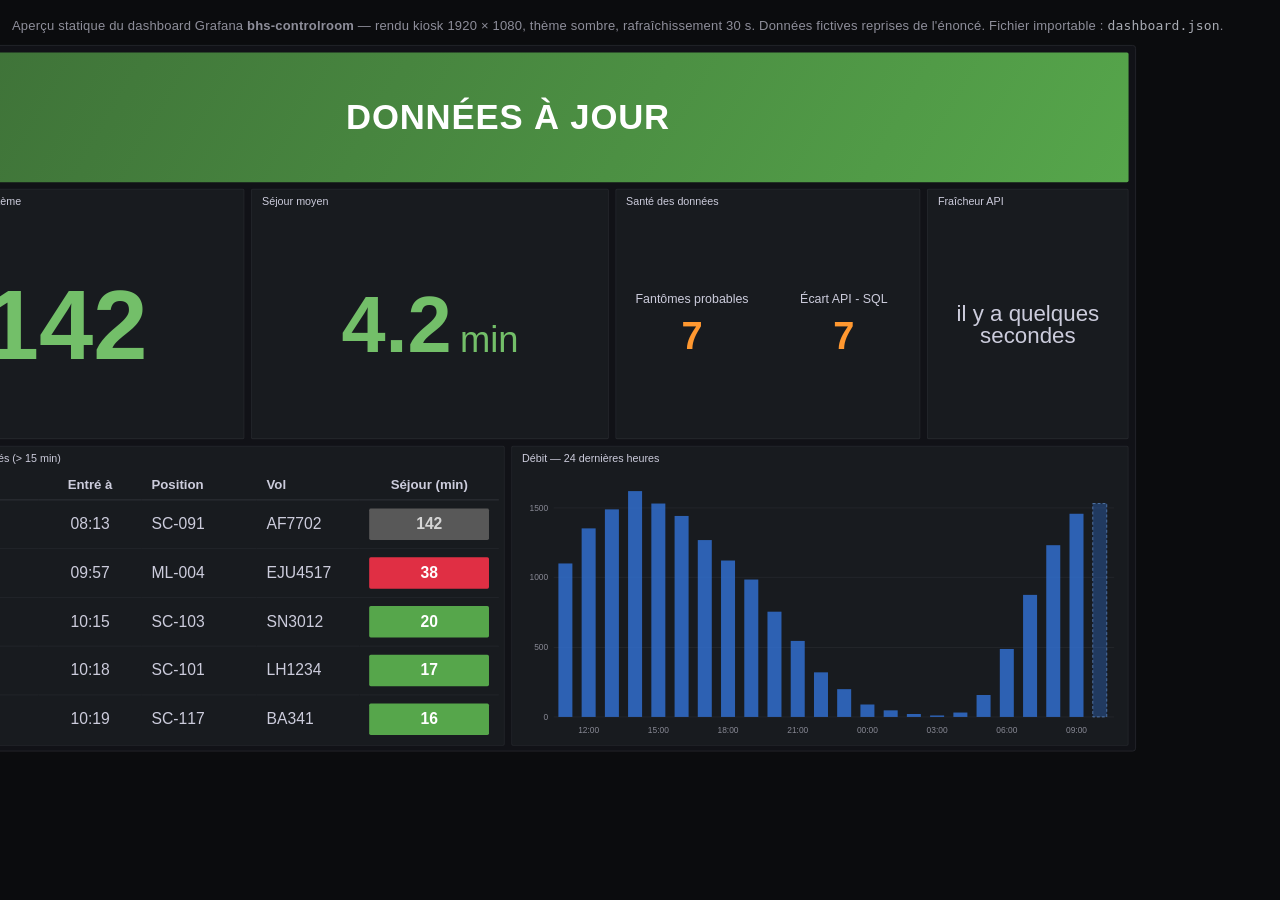
==== use-case-2-dashboard/solution/apercu-dashboard.html @ e29571be "init: add BHS technical assessment submission (use cases 1 & 2)" ====
<!DOCTYPE html>
<html lang="fr">
<head>
<meta charset="UTF-8">
<meta name="viewport" content="width=device-width, initial-scale=1">
<title>Aperçu — dashboard Grafana bhs-controlroom</title>
<link rel="icon" href="data:,">
<style>
  * { margin: 0; padding: 0; box-sizing: border-box; }
  html, body { background: #0b0c0e; }
  body {
    font-family: Inter, "Segoe UI", "Helvetica Neue", Arial, sans-serif;
    color: #ccccdc;
    padding: 18px 12px 28px;
  }
  .caption {
    max-width: 1520px; margin: 0 auto 12px;
    font-size: 13px; color: #8e8e9a; letter-spacing: .2px;
  }
  .caption code { font-family: Consolas, monospace; color: #a8abb3; }
  .stage { width: 100%; display: flex; justify-content: center; }
  .screen {
    width: 1520px; height: 855px; flex: none;
    background: #111217;
    border: 1px solid #26282e; border-radius: 4px;
    padding: 8px;
    display: grid;
    grid-template-columns: repeat(24, 1fr);
    grid-template-rows: 157px 303px 363px;
    gap: 8px;
    transform-origin: top left;
  }
  .panel {
    background: #181b1f;
    border: 1px solid rgba(204, 204, 220, 0.07);
    border-radius: 2px;
    display: flex; flex-direction: column;
    min-width: 0; overflow: hidden;
  }
  .panel-title {
    flex: none;
    font-size: 13px; font-weight: 500; color: #ccccdc;
    padding: 7px 12px 4px;
    white-space: nowrap; overflow: hidden; text-overflow: ellipsis;
  }
  .panel-body { flex: 1; display: flex; align-items: center; justify-content: center; min-height: 0; }

  /* Bannière fraîcheur (stat, colorMode background) */
  .banner {
    grid-column: 1 / 25;
    background: linear-gradient(120deg, #3d6f37 0%, #56a64b 100%);
    border: none;
    align-items: center; justify-content: center; flex-direction: row;
  }
  .banner .value {
    font-size: 42px; font-weight: 600; color: #ffffff; letter-spacing: 1px;
  }

  /* KPI */
  .kpi-value { font-weight: 600; line-height: 1; text-align: center; }
  .kpi-unit  { font-weight: 500; }
  .green  { color: #73bf69; }
  .orange { color: #ff9830; }
  .neutral{ color: #ccccdc; }

  .p-bags  { grid-column: 1 / 8; }
  .p-dwell { grid-column: 8 / 15; }
  .p-health{ grid-column: 15 / 21; }
  .p-api   { grid-column: 21 / 25; }

  .p-bags  .kpi-value { font-size: 118px; }
  .p-dwell .kpi-value { font-size: 96px; }
  .p-dwell .kpi-unit  { font-size: 44px; margin-left: 10px; }

  .health-body { display: flex; width: 100%; height: 100%; }
  .health-stat {
    flex: 1; display: flex; flex-direction: column;
    align-items: center; justify-content: center; gap: 10px;
  }
  .health-name  { font-size: 15px; color: #ccccdc; text-align: center; }
  .health-value { font-size: 46px; font-weight: 600; }

  .p-api .kpi-value { font-size: 27px; font-weight: 500; }

  /* Table */
  .p-table { grid-column: 1 / 13; }
  .p-table .panel-body { align-items: stretch; padding: 2px 6px 6px; }
  table { width: 100%; border-collapse: collapse; table-layout: fixed; }
  th {
    font-size: 16px; font-weight: 600; color: #ccccdc; text-align: left;
    padding: 9px 12px; border-bottom: 1px solid rgba(204, 204, 220, 0.15);
  }
  td {
    font-size: 19px; color: #ccccdc;
    padding: 10px 12px; border-bottom: 1px solid rgba(204, 204, 220, 0.06);
    white-space: nowrap; overflow: hidden; text-overflow: ellipsis;
  }
  tr:last-child td { border-bottom: none; }
  th.c, td.c { text-align: center; }
  .cell-bg {
    display: block; text-align: center; font-weight: 600;
    padding: 8px 0; border-radius: 2px; color: #ffffff;
  }
  .bg-green { background: #56a64b; }
  .bg-red   { background: #e02f44; }
  .bg-grey  { background: #585858; color: rgba(255, 255, 255, 0.75); }

  /* Bar chart */
  .p-chart { grid-column: 13 / 25; }
  .p-chart .panel-body { padding: 4px 8px 2px; }
  .p-chart svg { width: 100%; height: 100%; }
  .axis-label { font-size: 12px; fill: rgba(204, 204, 220, 0.62); font-family: inherit; }
  .gridline { stroke: rgba(204, 204, 220, 0.08); stroke-width: 1; }
  .bar { fill: #3274d9; fill-opacity: 0.8; }
  .bar-partial { fill: #3274d9; fill-opacity: 0.35; stroke: rgba(115, 165, 235, 0.8); stroke-width: 1; stroke-dasharray: 4 3; }
</style>
</head>
<body>
  <div class="caption">
    Aperçu statique du dashboard Grafana <strong>bhs-controlroom</strong> — rendu kiosk 1920 × 1080, thème sombre,
    rafraîchissement 30 s. Données fictives reprises de l'énoncé. Fichier importable&nbsp;: <code>dashboard.json</code>.
  </div>

  <div class="stage" id="stage">
    <div class="screen" id="screen">

      <!-- Bannière fraîcheur — SQL, requête n°4 de queries.sql -->
      <div class="panel banner" title="Stat SQL (requête n°4) : OK / IDLE / DATA STALE — calcul côté serveur, indépendant de l'API et de l'horloge du TV">
        <div class="value">DONNÉES À JOUR</div>
      </div>

      <!-- KPI : bagages dans le système -->
      <div class="panel p-bags" title="GET /api/v1/status → bags_in_system — seuils 300 / 450">
        <div class="panel-title">Bagages dans le système</div>
        <div class="panel-body"><div class="kpi-value green">142</div></div>
      </div>

      <!-- KPI : séjour moyen -->
      <div class="panel p-dwell" title="GET /api/v1/status → avg_dwell_minutes — seuils 8 / 12 min">
        <div class="panel-title">Séjour moyen</div>
        <div class="panel-body">
          <div class="kpi-value green">4.2<span class="kpi-unit">min</span></div>
        </div>
      </div>

      <!-- Santé des données -->
      <div class="panel p-health" title="SQL requête n°5 (fantômes) + écart entre le compteur API et le compteur SQL dédupliqué">
        <div class="panel-title">Santé des données</div>
        <div class="panel-body health-body">
          <div class="health-stat">
            <div class="health-name">Fantômes probables</div>
            <div class="health-value orange">7</div>
          </div>
          <div class="health-stat">
            <div class="health-name">Écart API - SQL</div>
            <div class="health-value orange">7</div>
          </div>
        </div>
      </div>

      <!-- Dernière donnée API -->
      <div class="panel p-api" title="GET /api/v1/status → last_update — signal secondaire, la bannière SQL fait foi">
        <div class="panel-title">Fraîcheur API</div>
        <div class="panel-body"><div class="kpi-value neutral">il y a quelques secondes</div></div>
      </div>

      <!-- Top 5 bloqués -->
      <div class="panel p-table" title="GET /api/v1/bags/stuck?threshold_minutes=15 — tri par entrée, rouge ≥ 30 min, estompé ≥ 120 min (fantôme probable)">
        <div class="panel-title">Top 5 bagages bloqués (&gt; 15 min)</div>
        <div class="panel-body">
          <table>
            <colgroup>
              <col style="width: 24%"><col style="width: 17%"><col style="width: 19%">
              <col style="width: 17%"><col style="width: 23%">
            </colgroup>
            <thead>
              <tr><th>Tag</th><th class="c">Entré à</th><th>Position</th><th>Vol</th><th class="c">Séjour (min)</th></tr>
            </thead>
            <tbody>
              <tr>
                <td>0847291063</td><td class="c">08:13</td><td>SC-091</td><td>AF7702</td>
                <td class="c"><span class="cell-bg bg-grey" title="≥ 120 min : fantôme probable (use case 1)">142</span></td>
              </tr>
              <tr>
                <td>2290184417</td><td class="c">09:57</td><td>ML-004</td><td>EJU4517</td>
                <td class="c"><span class="cell-bg bg-red">38</span></td>
              </tr>
              <tr>
                <td>1234567890</td><td class="c">10:15</td><td>SC-103</td><td>SN3012</td>
                <td class="c"><span class="cell-bg bg-green">20</span></td>
              </tr>
              <tr>
                <td>0987654321</td><td class="c">10:18</td><td>SC-101</td><td>LH1234</td>
                <td class="c"><span class="cell-bg bg-green">17</span></td>
              </tr>
              <tr>
                <td>5561203984</td><td class="c">10:19</td><td>SC-117</td><td>BA341</td>
                <td class="c"><span class="cell-bg bg-green">16</span></td>
              </tr>
            </tbody>
          </table>
        </div>
      </div>

      <!-- Débit 24 h -->
      <div class="panel p-chart" title="GET /api/v1/throughput?hours=24 — la barre de l'heure en cours (hachurée) est partielle">
        <div class="panel-title">Débit — 24 dernières heures</div>
        <div class="panel-body">
          <svg viewBox="0 0 860 372" preserveAspectRatio="none" role="img"
               aria-label="Débit horaire des bagages sur 24 heures">
            <line class="gridline" x1="50" y1="336" x2="850" y2="336"/>
            <line class="gridline" x1="50" y1="241" x2="850" y2="241"/>
            <line class="gridline" x1="50" y1="145" x2="850" y2="145"/>
            <line class="gridline" x1="50" y1="50"  x2="850" y2="50"/>
            <text class="axis-label" x="42" y="340" text-anchor="end">0</text>
            <text class="axis-label" x="42" y="245" text-anchor="end">500</text>
            <text class="axis-label" x="42" y="149" text-anchor="end">1000</text>
            <text class="axis-label" x="42" y="54"  text-anchor="end">1500</text>

            <rect class="bar" x="56.6"  y="126" width="20" height="210"><title>11:00 — 1102</title></rect>
            <rect class="bar" x="89.8"  y="78"  width="20" height="258"><title>12:00 — 1356</title></rect>
            <rect class="bar" x="123.0" y="52"  width="20" height="284"><title>13:00 — 1489</title></rect>
            <rect class="bar" x="156.1" y="27"  width="20" height="309"><title>14:00 — 1623</title></rect>
            <rect class="bar" x="189.3" y="44"  width="20" height="292"><title>15:00 — 1534</title></rect>
            <rect class="bar" x="222.5" y="61"  width="20" height="275"><title>16:00 — 1445</title></rect>
            <rect class="bar" x="255.6" y="94"  width="20" height="242"><title>17:00 — 1267</title></rect>
            <rect class="bar" x="288.8" y="122" width="20" height="214"><title>18:00 — 1123</title></rect>
            <rect class="bar" x="322.0" y="148" width="20" height="188"><title>19:00 — 987</title></rect>
            <rect class="bar" x="355.1" y="192" width="20" height="144"><title>20:00 — 756</title></rect>
            <rect class="bar" x="388.3" y="232" width="20" height="104"><title>21:00 — 543</title></rect>
            <rect class="bar" x="421.5" y="275" width="20" height="61"><title>22:00 — 321</title></rect>
            <rect class="bar" x="454.6" y="298" width="20" height="38"><title>23:00 — 198</title></rect>
            <rect class="bar" x="487.8" y="319" width="20" height="17"><title>00:00 — 87</title></rect>
            <rect class="bar" x="521.0" y="327" width="20" height="9"><title>01:00 — 45</title></rect>
            <rect class="bar" x="554.1" y="332" width="20" height="4"><title>02:00 — 23</title></rect>
            <rect class="bar" x="587.3" y="334" width="20" height="2"><title>03:00 — 12</title></rect>
            <rect class="bar" x="620.5" y="330" width="20" height="6"><title>04:00 — 34</title></rect>
            <rect class="bar" x="653.6" y="306" width="20" height="30"><title>05:00 — 156</title></rect>
            <rect class="bar" x="686.8" y="243" width="20" height="93"><title>06:00 — 489</title></rect>
            <rect class="bar" x="720.0" y="169" width="20" height="167"><title>07:00 — 876</title></rect>
            <rect class="bar" x="753.1" y="101" width="20" height="235"><title>08:00 — 1234</title></rect>
            <rect class="bar" x="786.3" y="58"  width="20" height="278"><title>09:00 — 1456</title></rect>
            <rect class="bar-partial" x="819.5" y="44" width="20" height="292"><title>10:00 — 1532 (heure en cours, partielle)</title></rect>

            <text class="axis-label" x="99.8"  y="358" text-anchor="middle">12:00</text>
            <text class="axis-label" x="199.3" y="358" text-anchor="middle">15:00</text>
            <text class="axis-label" x="298.8" y="358" text-anchor="middle">18:00</text>
            <text class="axis-label" x="398.3" y="358" text-anchor="middle">21:00</text>
            <text class="axis-label" x="497.8" y="358" text-anchor="middle">00:00</text>
            <text class="axis-label" x="597.3" y="358" text-anchor="middle">03:00</text>
            <text class="axis-label" x="696.8" y="358" text-anchor="middle">06:00</text>
            <text class="axis-label" x="796.3" y="358" text-anchor="middle">09:00</text>
          </svg>
        </div>
      </div>

    </div>
  </div>

  <script>
    (function () {
      var stage = document.getElementById("stage");
      var screen = document.getElementById("screen");
      function fit() {
        var scale = Math.min(1, stage.clientWidth / 1520);
        screen.style.transform = "scale(" + scale + ")";
        stage.style.height = (855 * scale) + "px";
      }
      window.addEventListener("resize", fit);
      fit();
    })();
  </script>
</body>
</html>
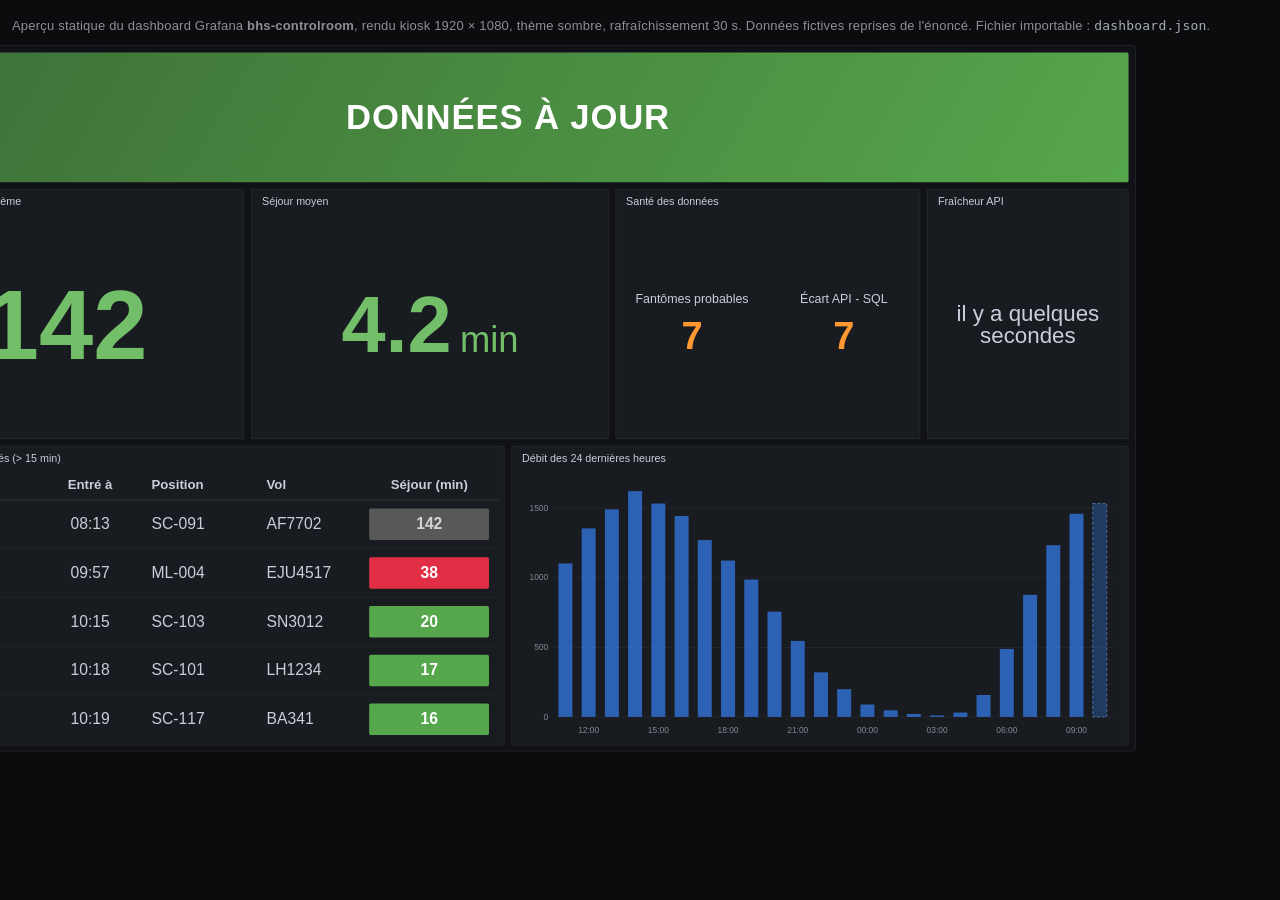
==== commit 0b03e942: "docs: editorial pass (punctuation, formatting, open questions)" ====
--- a/use-case-2-dashboard/solution/apercu-dashboard.html
+++ b/use-case-2-dashboard/solution/apercu-dashboard.html
@@ -3,7 +3,7 @@
 <head>
 <meta charset="UTF-8">
 <meta name="viewport" content="width=device-width, initial-scale=1">
-<title>Aperçu — dashboard Grafana bhs-controlroom</title>
+<title>Aperçu : dashboard Grafana bhs-controlroom</title>
 <link rel="icon" href="data:,">
 <style>
   * { margin: 0; padding: 0; box-sizing: border-box; }
@@ -117,26 +117,26 @@
 </head>
 <body>
   <div class="caption">
-    Aperçu statique du dashboard Grafana <strong>bhs-controlroom</strong> — rendu kiosk 1920 × 1080, thème sombre,
+    Aperçu statique du dashboard Grafana <strong>bhs-controlroom</strong>, rendu kiosk 1920 × 1080, thème sombre,
     rafraîchissement 30 s. Données fictives reprises de l'énoncé. Fichier importable&nbsp;: <code>dashboard.json</code>.
   </div>
 
   <div class="stage" id="stage">
     <div class="screen" id="screen">
 
-      <!-- Bannière fraîcheur — SQL, requête n°4 de queries.sql -->
-      <div class="panel banner" title="Stat SQL (requête n°4) : OK / IDLE / DATA STALE — calcul côté serveur, indépendant de l'API et de l'horloge du TV">
+      <!-- Bannière fraîcheur : SQL, requête n°4 de queries.sql -->
+      <div class="panel banner" title="Stat SQL (requête n°4) : OK / IDLE / DATA STALE, calcul côté serveur, indépendant de l'API et de l'horloge du TV">
         <div class="value">DONNÉES À JOUR</div>
       </div>
 
       <!-- KPI : bagages dans le système -->
-      <div class="panel p-bags" title="GET /api/v1/status → bags_in_system — seuils 300 / 450">
+      <div class="panel p-bags" title="GET /api/v1/status → bags_in_system, seuils 300 / 450">
         <div class="panel-title">Bagages dans le système</div>
         <div class="panel-body"><div class="kpi-value green">142</div></div>
       </div>
 
       <!-- KPI : séjour moyen -->
-      <div class="panel p-dwell" title="GET /api/v1/status → avg_dwell_minutes — seuils 8 / 12 min">
+      <div class="panel p-dwell" title="GET /api/v1/status → avg_dwell_minutes, seuils 8 / 12 min">
         <div class="panel-title">Séjour moyen</div>
         <div class="panel-body">
           <div class="kpi-value green">4.2<span class="kpi-unit">min</span></div>
@@ -159,13 +159,13 @@
       </div>
 
       <!-- Dernière donnée API -->
-      <div class="panel p-api" title="GET /api/v1/status → last_update — signal secondaire, la bannière SQL fait foi">
+      <div class="panel p-api" title="GET /api/v1/status → last_update : signal secondaire, la bannière SQL fait foi">
         <div class="panel-title">Fraîcheur API</div>
         <div class="panel-body"><div class="kpi-value neutral">il y a quelques secondes</div></div>
       </div>
 
       <!-- Top 5 bloqués -->
-      <div class="panel p-table" title="GET /api/v1/bags/stuck?threshold_minutes=15 — tri par entrée, rouge ≥ 30 min, estompé ≥ 120 min (fantôme probable)">
+      <div class="panel p-table" title="GET /api/v1/bags/stuck?threshold_minutes=15 : tri par entrée, rouge ≥ 30 min, estompé ≥ 120 min (fantôme probable)">
         <div class="panel-title">Top 5 bagages bloqués (&gt; 15 min)</div>
         <div class="panel-body">
           <table>
@@ -203,8 +203,8 @@
       </div>
 
       <!-- Débit 24 h -->
-      <div class="panel p-chart" title="GET /api/v1/throughput?hours=24 — la barre de l'heure en cours (hachurée) est partielle">
-        <div class="panel-title">Débit — 24 dernières heures</div>
+      <div class="panel p-chart" title="GET /api/v1/throughput?hours=24 : la barre de l'heure en cours (hachurée) est partielle">
+        <div class="panel-title">Débit des 24 dernières heures</div>
         <div class="panel-body">
           <svg viewBox="0 0 860 372" preserveAspectRatio="none" role="img"
                aria-label="Débit horaire des bagages sur 24 heures">
@@ -217,30 +217,30 @@
             <text class="axis-label" x="42" y="149" text-anchor="end">1000</text>
             <text class="axis-label" x="42" y="54"  text-anchor="end">1500</text>
 
-            <rect class="bar" x="56.6"  y="126" width="20" height="210"><title>11:00 — 1102</title></rect>
-            <rect class="bar" x="89.8"  y="78"  width="20" height="258"><title>12:00 — 1356</title></rect>
-            <rect class="bar" x="123.0" y="52"  width="20" height="284"><title>13:00 — 1489</title></rect>
-            <rect class="bar" x="156.1" y="27"  width="20" height="309"><title>14:00 — 1623</title></rect>
-            <rect class="bar" x="189.3" y="44"  width="20" height="292"><title>15:00 — 1534</title></rect>
-            <rect class="bar" x="222.5" y="61"  width="20" height="275"><title>16:00 — 1445</title></rect>
-            <rect class="bar" x="255.6" y="94"  width="20" height="242"><title>17:00 — 1267</title></rect>
-            <rect class="bar" x="288.8" y="122" width="20" height="214"><title>18:00 — 1123</title></rect>
-            <rect class="bar" x="322.0" y="148" width="20" height="188"><title>19:00 — 987</title></rect>
-            <rect class="bar" x="355.1" y="192" width="20" height="144"><title>20:00 — 756</title></rect>
-            <rect class="bar" x="388.3" y="232" width="20" height="104"><title>21:00 — 543</title></rect>
-            <rect class="bar" x="421.5" y="275" width="20" height="61"><title>22:00 — 321</title></rect>
-            <rect class="bar" x="454.6" y="298" width="20" height="38"><title>23:00 — 198</title></rect>
-            <rect class="bar" x="487.8" y="319" width="20" height="17"><title>00:00 — 87</title></rect>
-            <rect class="bar" x="521.0" y="327" width="20" height="9"><title>01:00 — 45</title></rect>
-            <rect class="bar" x="554.1" y="332" width="20" height="4"><title>02:00 — 23</title></rect>
-            <rect class="bar" x="587.3" y="334" width="20" height="2"><title>03:00 — 12</title></rect>
-            <rect class="bar" x="620.5" y="330" width="20" height="6"><title>04:00 — 34</title></rect>
-            <rect class="bar" x="653.6" y="306" width="20" height="30"><title>05:00 — 156</title></rect>
-            <rect class="bar" x="686.8" y="243" width="20" height="93"><title>06:00 — 489</title></rect>
-            <rect class="bar" x="720.0" y="169" width="20" height="167"><title>07:00 — 876</title></rect>
-            <rect class="bar" x="753.1" y="101" width="20" height="235"><title>08:00 — 1234</title></rect>
-            <rect class="bar" x="786.3" y="58"  width="20" height="278"><title>09:00 — 1456</title></rect>
-            <rect class="bar-partial" x="819.5" y="44" width="20" height="292"><title>10:00 — 1532 (heure en cours, partielle)</title></rect>
+            <rect class="bar" x="56.6"  y="126" width="20" height="210"><title>11:00 : 1102</title></rect>
+            <rect class="bar" x="89.8"  y="78"  width="20" height="258"><title>12:00 : 1356</title></rect>
+            <rect class="bar" x="123.0" y="52"  width="20" height="284"><title>13:00 : 1489</title></rect>
+            <rect class="bar" x="156.1" y="27"  width="20" height="309"><title>14:00 : 1623</title></rect>
+            <rect class="bar" x="189.3" y="44"  width="20" height="292"><title>15:00 : 1534</title></rect>
+            <rect class="bar" x="222.5" y="61"  width="20" height="275"><title>16:00 : 1445</title></rect>
+            <rect class="bar" x="255.6" y="94"  width="20" height="242"><title>17:00 : 1267</title></rect>
+            <rect class="bar" x="288.8" y="122" width="20" height="214"><title>18:00 : 1123</title></rect>
+            <rect class="bar" x="322.0" y="148" width="20" height="188"><title>19:00 : 987</title></rect>
+            <rect class="bar" x="355.1" y="192" width="20" height="144"><title>20:00 : 756</title></rect>
+            <rect class="bar" x="388.3" y="232" width="20" height="104"><title>21:00 : 543</title></rect>
+            <rect class="bar" x="421.5" y="275" width="20" height="61"><title>22:00 : 321</title></rect>
+            <rect class="bar" x="454.6" y="298" width="20" height="38"><title>23:00 : 198</title></rect>
+            <rect class="bar" x="487.8" y="319" width="20" height="17"><title>00:00 : 87</title></rect>
+            <rect class="bar" x="521.0" y="327" width="20" height="9"><title>01:00 : 45</title></rect>
+            <rect class="bar" x="554.1" y="332" width="20" height="4"><title>02:00 : 23</title></rect>
+            <rect class="bar" x="587.3" y="334" width="20" height="2"><title>03:00 : 12</title></rect>
+            <rect class="bar" x="620.5" y="330" width="20" height="6"><title>04:00 : 34</title></rect>
+            <rect class="bar" x="653.6" y="306" width="20" height="30"><title>05:00 : 156</title></rect>
+            <rect class="bar" x="686.8" y="243" width="20" height="93"><title>06:00 : 489</title></rect>
+            <rect class="bar" x="720.0" y="169" width="20" height="167"><title>07:00 : 876</title></rect>
+            <rect class="bar" x="753.1" y="101" width="20" height="235"><title>08:00 : 1234</title></rect>
+            <rect class="bar" x="786.3" y="58"  width="20" height="278"><title>09:00 : 1456</title></rect>
+            <rect class="bar-partial" x="819.5" y="44" width="20" height="292"><title>10:00 : 1532 (heure en cours, partielle)</title></rect>
 
             <text class="axis-label" x="99.8"  y="358" text-anchor="middle">12:00</text>
             <text class="axis-label" x="199.3" y="358" text-anchor="middle">15:00</text>
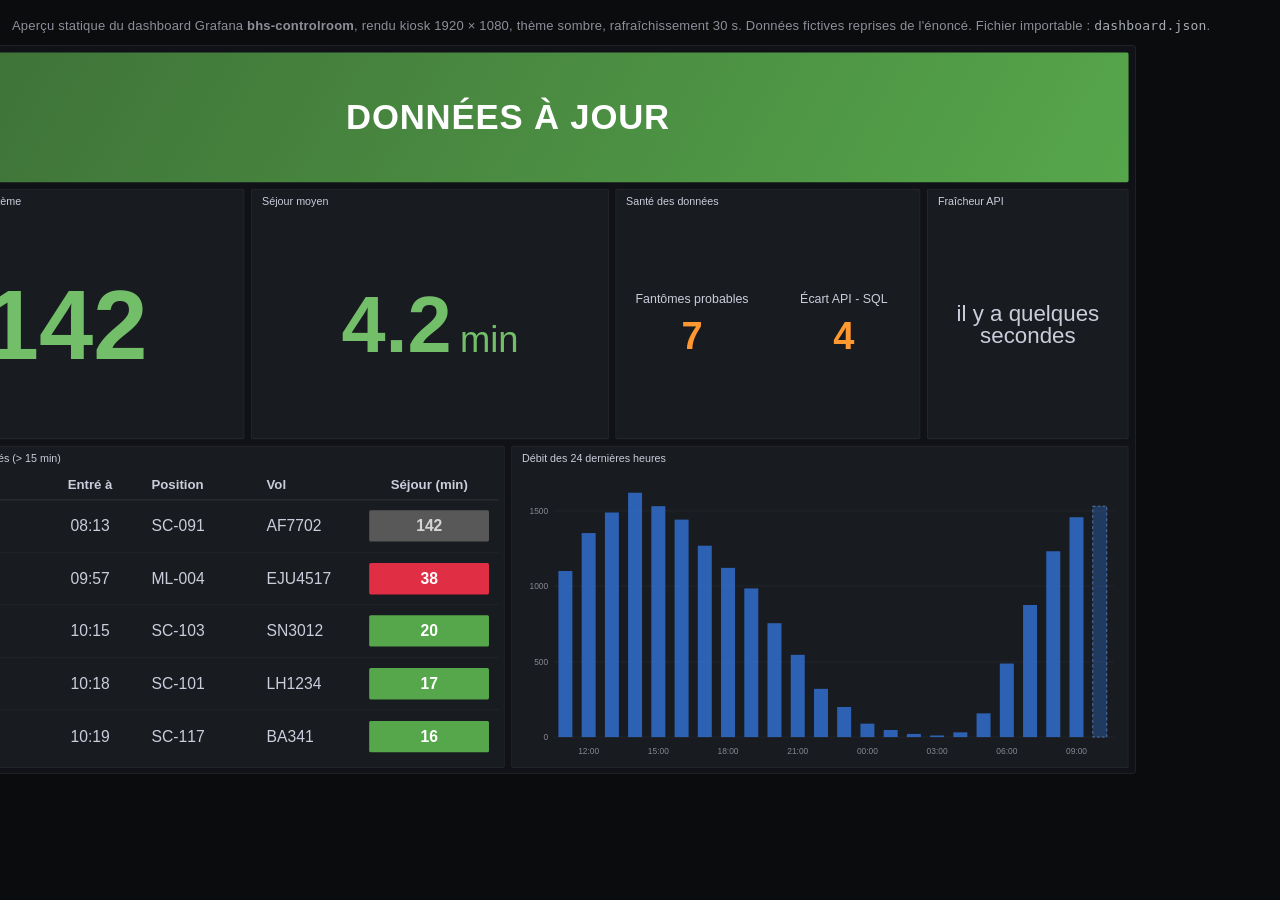
==== commit 0f61cade: "tiny fix: captures" ====
--- a/use-case-2-dashboard/solution/apercu-dashboard.html
+++ b/use-case-2-dashboard/solution/apercu-dashboard.html
@@ -20,13 +20,13 @@
   .caption code { font-family: Consolas, monospace; color: #a8abb3; }
   .stage { width: 100%; display: flex; justify-content: center; }
   .screen {
-    width: 1520px; height: 855px; flex: none;
+    width: 1520px; height: 882px; flex: none;
     background: #111217;
     border: 1px solid #26282e; border-radius: 4px;
     padding: 8px;
     display: grid;
     grid-template-columns: repeat(24, 1fr);
-    grid-template-rows: 157px 303px 363px;
+    grid-template-rows: 157px 303px 390px;
     gap: 8px;
     transform-origin: top left;
   }
@@ -153,7 +153,7 @@
           </div>
           <div class="health-stat">
             <div class="health-name">Écart API - SQL</div>
-            <div class="health-value orange">7</div>
+            <div class="health-value orange">4</div>
           </div>
         </div>
       </div>
@@ -264,7 +264,7 @@
       function fit() {
         var scale = Math.min(1, stage.clientWidth / 1520);
         screen.style.transform = "scale(" + scale + ")";
-        stage.style.height = (855 * scale) + "px";
+        stage.style.height = (882 * scale) + "px";
       }
       window.addEventListener("resize", fit);
       fit();
